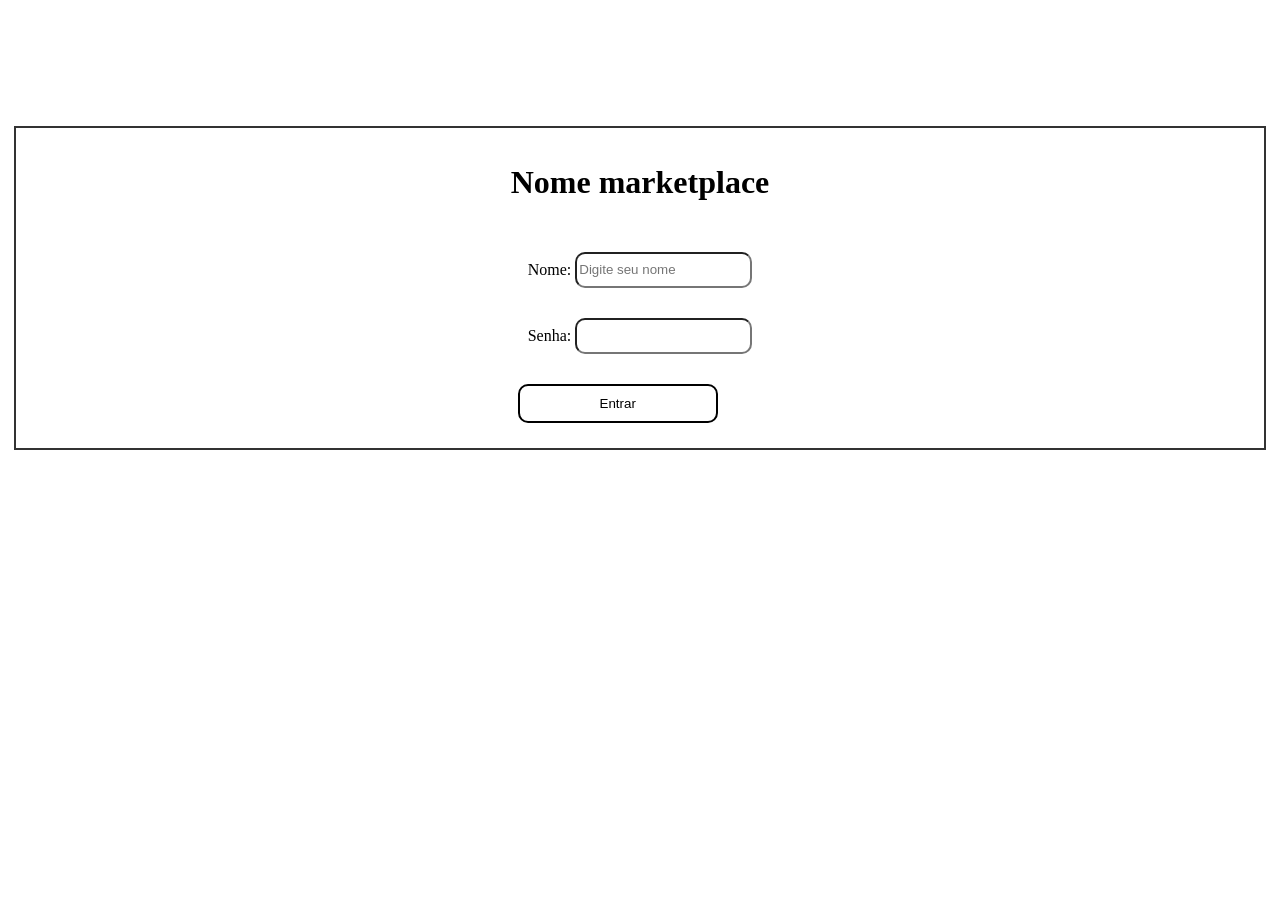
==== dashboard.html @ 9d15002c "Adicionando a base da base" ====
<!DOCTYPE html>
<html>
    <head>
        <meta charset="utf-8">
        <meta http-equiv="X-UA-Compatible" content="IE=edge">
        <title></title>
        <meta name="description" content="">
        <meta name="viewport" content="width=device-width, initial-scale=1">
        <link rel="stylesheet" href="css/styles.css">
    </head>
    <body>
        <div class="wrapper">
            <h1 class="box">Nome marketplace</h1>
            <form action="index.html" method="POST">
                <div class="box">
                    <label for="nome">Nome:</label>
                    <input type="text" id="nome" name="nome" placeholder="Digite seu nome" required>
                </div>

                <div class="box">
                    <label for="senha">Senha:</label>
                    <input type="password" id="senha" name="senha" required>
                </div>

                <button type="submit" class="box">Entrar</button>
            </form>
        </div>
    </body>
</html>
---- css/styles.css ----
p {
    border: 0.1rem solid rgb(102, 120, 155);
}

h1 {
    
}

.wrapper {
    display: grid;
    place-items: center; /* Centers both horizontally and vertically */
    min-height: 300px;
    max-height: 600px;
    padding: 10px;
    border: 2px solid #333;
    max-width: 96vw; /* Limits the width to 96% of the width of the viewport */
    margin: 10% auto;
}

.box {
    margin: 10px;
    padding: 10px;
}

button, a {
    padding: 4px;
    cursor: pointer;
    background-color: white;
    color: black;
    border: 2px solid black;
    border-radius: 10px;
    min-width: 200px;
    text-decoration: none;
}

button:hover, a:hover {
    transition: background-color 0.4s ease; 
    background-color: #e6ebec;
}

button:focus, a:focus {
    transition: background-color 0.4s ease; 
    background-color: #e6ebec;
}

input {
    background-color: white;
    color: black;
    min-height: 30px;
    border-radius: 10px;
}

input:focus {
    transition: background-color 0.4s ease; 
    background-color: #dce5e7
}

input:hover {
    transition: background-color 0.4s ease; 
    background-color: #dce5e7
}

input:focus {
    transition: background-color 0.4s ease; 
    background-color: #dce5e7
}
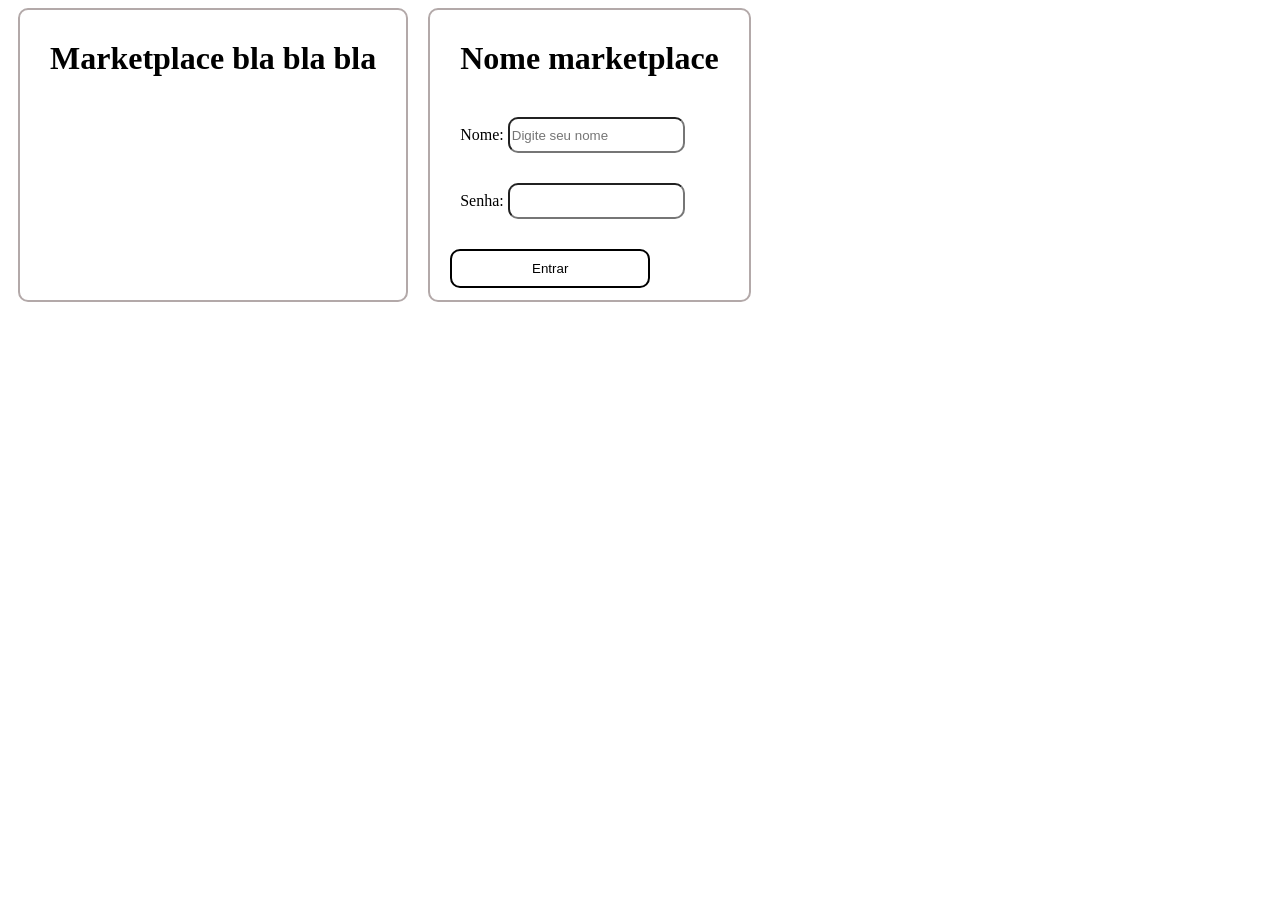
==== commit 55701d94: "." ====
--- a/dashboard.html
+++ b/dashboard.html
@@ -9,21 +9,26 @@
         <link rel="stylesheet" href="css/styles.css">
     </head>
     <body>
-        <div class="wrapper">
-            <h1 class="box">Nome marketplace</h1>
-            <form action="index.html" method="POST">
-                <div class="box">
-                    <label for="nome">Nome:</label>
-                    <input type="text" id="nome" name="nome" placeholder="Digite seu nome" required>
-                </div>
+        <div class="deeper-wrapper">
+            <div class="wrapper">
+                <h1 class="box">Marketplace bla bla bla</h1>
+            </div>
+            <div class="wrapper">
+                <h1 class="box">Nome marketplace</h1>
+                <form action="index.html" method="POST">
+                    <div class="box">
+                        <label for="nome">Nome:</label>
+                        <input type="text" id="nome" name="nome" placeholder="Digite seu nome" required>
+                    </div>
 
-                <div class="box">
-                    <label for="senha">Senha:</label>
-                    <input type="password" id="senha" name="senha" required>
-                </div>
+                    <div class="box">
+                        <label for="senha">Senha:</label>
+                        <input type="password" id="senha" name="senha" required>
+                    </div>
 
-                <button type="submit" class="box">Entrar</button>
-            </form>
+                    <button type="submit" class="box">Entrar</button>
+                </form>
+            </div>
         </div>
     </body>
 </html>
--- a/css/styles.css
+++ b/css/styles.css
@@ -6,15 +6,21 @@
     
 }
 
+.deeper-wrapper {
+    display: inline-flex;
+    justify-content: center; /* Centers the wrapper horizontally */
+    min-height: 50vh; /* Ensures it takes up the full viewport height */
+}
+
 .wrapper {
     display: grid;
-    place-items: center; /* Centers both horizontally and vertically */
-    min-height: 300px;
-    max-height: 600px;
+    min-height: 10vh;
+    max-height: 30vh;
     padding: 10px;
-    border: 2px solid #333;
-    max-width: 96vw; /* Limits the width to 96% of the width of the viewport */
-    margin: 10% auto;
+    border: 2px solid #b3a9a9;
+    border-radius: 10px;   
+    max-width: 50vw; /* Limits the width to 96% of the width of the viewport */
+    margin: 0 10px;
 }
 
 .box {
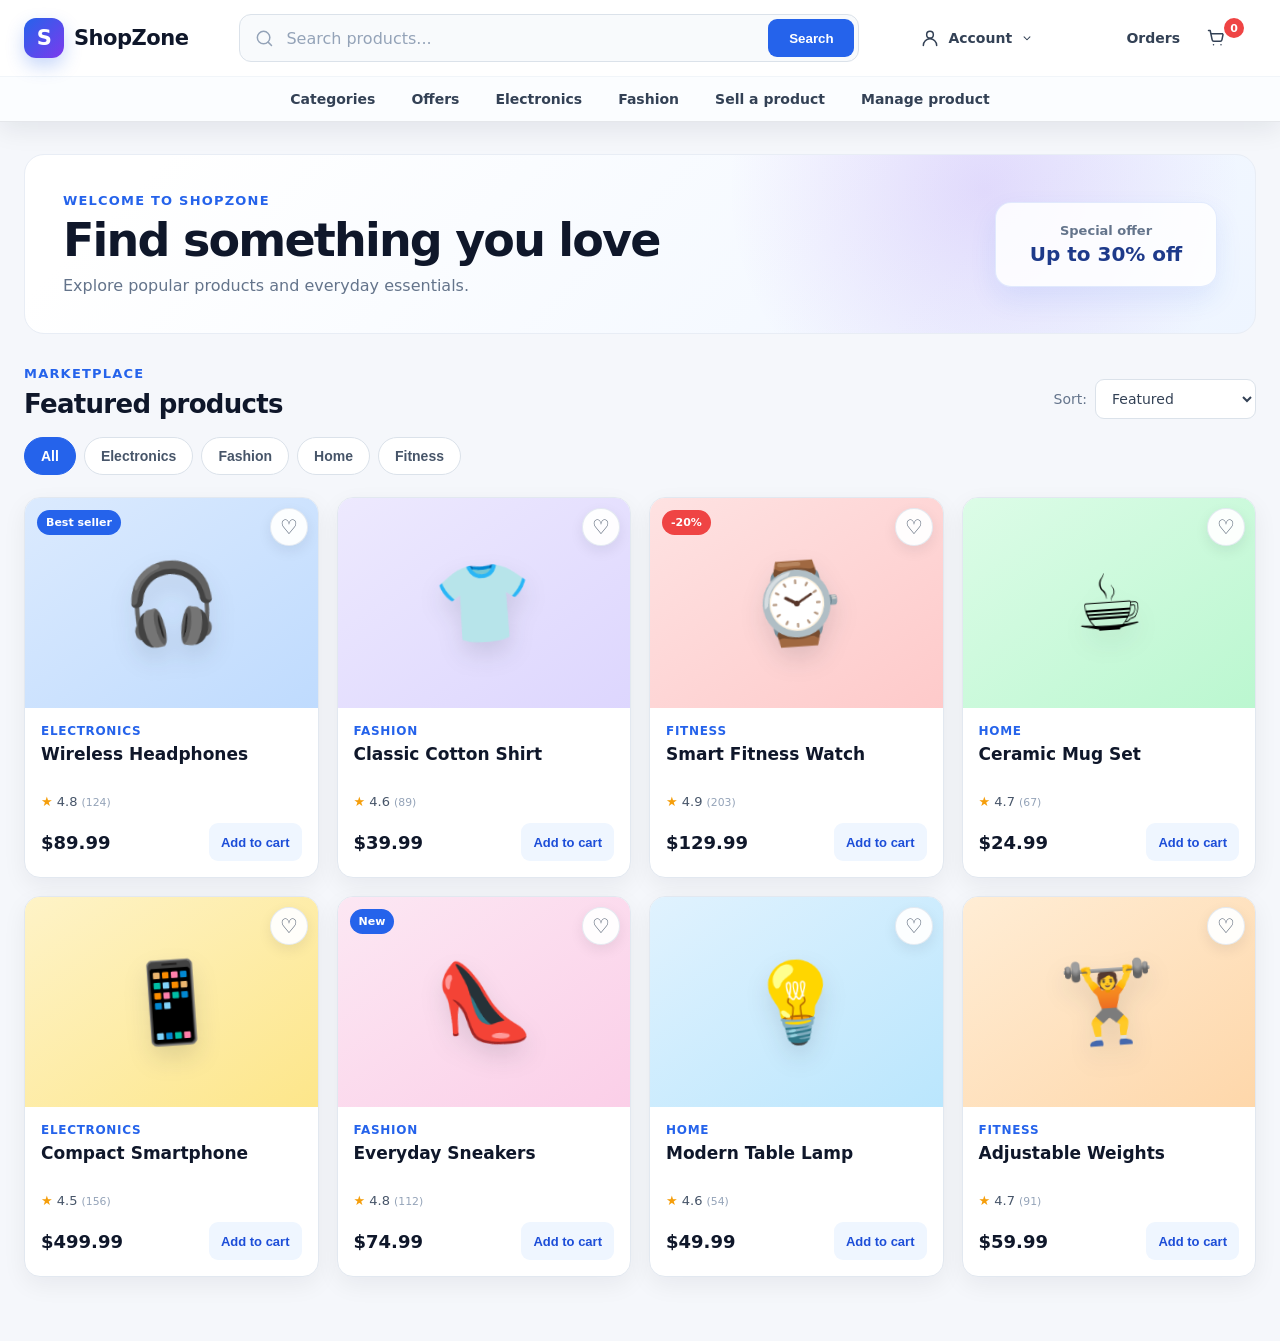
==== commit 8e2c7a40: "Adicionado layout para todas as paginas previstas" ====
--- a/dashboard.html
+++ b/dashboard.html
@@ -1,34 +1,246 @@
 <!DOCTYPE html>
-<html>
-    <head>
-        <meta charset="utf-8">
-        <meta http-equiv="X-UA-Compatible" content="IE=edge">
-        <title></title>
-        <meta name="description" content="">
-        <meta name="viewport" content="width=device-width, initial-scale=1">
-        <link rel="stylesheet" href="css/styles.css">
-    </head>
-    <body>
-        <div class="deeper-wrapper">
-            <div class="wrapper">
-                <h1 class="box">Marketplace bla bla bla</h1>
-            </div>
-            <div class="wrapper">
-                <h1 class="box">Nome marketplace</h1>
-                <form action="index.html" method="POST">
-                    <div class="box">
-                        <label for="nome">Nome:</label>
-                        <input type="text" id="nome" name="nome" placeholder="Digite seu nome" required>
-                    </div>
-
-                    <div class="box">
-                        <label for="senha">Senha:</label>
-                        <input type="password" id="senha" name="senha" required>
-                    </div>
-
-                    <button type="submit" class="box">Entrar</button>
-                </form>
-            </div>
-        </div>
-    </body>
+<html lang="en">
+<head>
+    <meta charset="UTF-8">
+    <meta name="viewport" content="width=device-width, initial-scale=1.0">
+    <title>Products | ShopZone</title>
+    <link rel="stylesheet" href="css/styles.css">
+</head>
+<body class="store-page">
+    <div id="header-placeholder"></div>
+
+    <main class="store-main">
+        <section class="store-hero" aria-labelledby="store-title">
+            <div>
+                <p class="store-eyebrow">Welcome to ShopZone</p>
+                <h1 id="store-title">Find something you love</h1>
+                <p>Explore popular products and everyday essentials.</p>
+            </div>
+            <div class="store-offer">
+                <span>Special offer</span>
+                <strong>Up to 30% off</strong>
+            </div>
+        </section>
+
+        <section class="catalog" aria-labelledby="catalog-title">
+            <div class="catalog-heading">
+                <div>
+                    <p class="catalog-eyebrow">Marketplace</p>
+                    <h2 id="catalog-title">Featured products</h2>
+                </div>
+                <label class="sort-control">
+                    <span>Sort:</span>
+                    <select aria-label="Sort products">
+                        <option>Featured</option>
+                        <option>Lowest price</option>
+                        <option>Highest price</option>
+                        <option>Newest</option>
+                    </select>
+                </label>
+            </div>
+
+            <div class="filter-row" aria-label="Product filters">
+                <button class="filter-chip active" type="button" data-category="all">All</button>
+                <button class="filter-chip" type="button" data-category="electronics">Electronics</button>
+                <button class="filter-chip" type="button" data-category="fashion">Fashion</button>
+                <button class="filter-chip" type="button" data-category="home">Home</button>
+                <button class="filter-chip" type="button" data-category="fitness">Fitness</button>
+            </div>
+
+            <div class="product-grid">
+                <article class="product-card" data-category="electronics">
+                    <div class="product-image product-image-blue">
+                        <span class="product-badge">Best seller</span>
+                        <span class="product-emoji" aria-hidden="true">&#127911;</span>
+                        <button class="favorite-button" type="button" aria-label="Add Wireless Headphones to favorites">&#9825;</button>
+                    </div>
+                    <div class="product-content">
+                        <p class="product-category">Electronics</p>
+                        <h3>Wireless Headphones</h3>
+                        <div class="product-rating"><span>★</span> 4.8 <small>(124)</small></div>
+                        <div class="product-footer">
+                            <strong>$89.99</strong>
+                            <button class="add-cart" type="button">Add to cart</button>
+                        </div>
+                    </div>
+                </article>
+
+                <article class="product-card" data-category="fashion">
+                    <div class="product-image product-image-purple">
+                        <span class="product-emoji" aria-hidden="true">&#128085;</span>
+                        <button class="favorite-button" type="button" aria-label="Add Classic Shirt to favorites">&#9825;</button>
+                    </div>
+                    <div class="product-content">
+                        <p class="product-category">Fashion</p>
+                        <h3>Classic Cotton Shirt</h3>
+                        <div class="product-rating"><span>★</span> 4.6 <small>(89)</small></div>
+                        <div class="product-footer">
+                            <strong>$39.99</strong>
+                            <button class="add-cart" type="button">Add to cart</button>
+                        </div>
+                    </div>
+                </article>
+
+                <article class="product-card" data-category="fitness">
+                    <div class="product-image product-image-coral">
+                        <span class="product-badge product-badge-sale">-20%</span>
+                        <span class="product-emoji" aria-hidden="true">&#8986;</span>
+                        <button class="favorite-button" type="button" aria-label="Add Fitness Watch to favorites">&#9825;</button>
+                    </div>
+                    <div class="product-content">
+                        <p class="product-category">Fitness</p>
+                        <h3>Smart Fitness Watch</h3>
+                        <div class="product-rating"><span>★</span> 4.9 <small>(203)</small></div>
+                        <div class="product-footer">
+                            <strong>$129.99</strong>
+                            <button class="add-cart" type="button">Add to cart</button>
+                        </div>
+                    </div>
+                </article>
+
+                <article class="product-card" data-category="home">
+                    <div class="product-image product-image-green">
+                        <span class="product-emoji" aria-hidden="true">&#9749;</span>
+                        <button class="favorite-button" type="button" aria-label="Add Ceramic Mug Set to favorites">&#9825;</button>
+                    </div>
+                    <div class="product-content">
+                        <p class="product-category">Home</p>
+                        <h3>Ceramic Mug Set</h3>
+                        <div class="product-rating"><span>★</span> 4.7 <small>(67)</small></div>
+                        <div class="product-footer">
+                            <strong>$24.99</strong>
+                            <button class="add-cart" type="button">Add to cart</button>
+                        </div>
+                    </div>
+                </article>
+
+                <article class="product-card" data-category="electronics">
+                    <div class="product-image product-image-yellow">
+                        <span class="product-emoji" aria-hidden="true">&#128241;</span>
+                        <button class="favorite-button" type="button" aria-label="Add Compact Smartphone to favorites">&#9825;</button>
+                    </div>
+                    <div class="product-content">
+                        <p class="product-category">Electronics</p>
+                        <h3>Compact Smartphone</h3>
+                        <div class="product-rating"><span>★</span> 4.5 <small>(156)</small></div>
+                        <div class="product-footer">
+                            <strong>$499.99</strong>
+                            <button class="add-cart" type="button">Add to cart</button>
+                        </div>
+                    </div>
+                </article>
+
+                <article class="product-card" data-category="fashion">
+                    <div class="product-image product-image-pink">
+                        <span class="product-badge">New</span>
+                        <span class="product-emoji" aria-hidden="true">&#128096;</span>
+                        <button class="favorite-button" type="button" aria-label="Add Everyday Sneakers to favorites">&#9825;</button>
+                    </div>
+                    <div class="product-content">
+                        <p class="product-category">Fashion</p>
+                        <h3>Everyday Sneakers</h3>
+                        <div class="product-rating"><span>★</span> 4.8 <small>(112)</small></div>
+                        <div class="product-footer">
+                            <strong>$74.99</strong>
+                            <button class="add-cart" type="button">Add to cart</button>
+                        </div>
+                    </div>
+                </article>
+
+                <article class="product-card" data-category="home">
+                    <div class="product-image product-image-sky">
+                        <span class="product-emoji" aria-hidden="true">&#128161;</span>
+                        <button class="favorite-button" type="button" aria-label="Add Table Lamp to favorites">&#9825;</button>
+                    </div>
+                    <div class="product-content">
+                        <p class="product-category">Home</p>
+                        <h3>Modern Table Lamp</h3>
+                        <div class="product-rating"><span>★</span> 4.6 <small>(54)</small></div>
+                        <div class="product-footer">
+                            <strong>$49.99</strong>
+                            <button class="add-cart" type="button">Add to cart</button>
+                        </div>
+                    </div>
+                </article>
+
+                <article class="product-card" data-category="fitness">
+                    <div class="product-image product-image-orange">
+                        <span class="product-emoji" aria-hidden="true">&#127947;</span>
+                        <button class="favorite-button" type="button" aria-label="Add Training Weights to favorites">&#9825;</button>
+                    </div>
+                    <div class="product-content">
+                        <p class="product-category">Fitness</p>
+                        <h3>Adjustable Weights</h3>
+                        <div class="product-rating"><span>★</span> 4.7 <small>(91)</small></div>
+                        <div class="product-footer">
+                            <strong>$59.99</strong>
+                            <button class="add-cart" type="button">Add to cart</button>
+                        </div>
+                    </div>
+                </article>
+            </div>
+        </section>
+    </main>
+
+    <script src="JS/load-header.js"></script>
+    <script>
+        const filterButtons = document.querySelectorAll('.filter-chip');
+        const productCards = document.querySelectorAll('.product-card');
+        const cartCount = document.querySelector('.cart-count');
+
+        filterButtons.forEach(function (button) {
+            button.addEventListener('click', function () {
+                filterButtons.forEach(function (item) {
+                    item.classList.remove('active');
+                });
+                button.classList.add('active');
+
+                const category = button.dataset.category;
+                productCards.forEach(function (card) {
+                    card.classList.toggle('hidden', category !== 'all' && card.dataset.category !== category);
+                });
+            });
+        });
+
+        document.querySelectorAll('.favorite-button').forEach(function (button) {
+            button.addEventListener('click', function () {
+                const active = button.classList.toggle('active');
+                button.innerHTML = active ? '&#9829;' : '&#9825;';
+            });
+        });
+
+        let cartItems = 0;
+        document.querySelectorAll('.add-cart').forEach(function (button) {
+            button.addEventListener('click', function () {
+                cartItems += 1;
+                const headerCartCount = document.querySelector('.cart-count');
+                if (headerCartCount) {
+                    headerCartCount.textContent = cartItems;
+                }
+                button.textContent = 'Added';
+                window.setTimeout(function () {
+                    button.textContent = 'Add to cart';
+                }, 900);
+            });
+        });
+
+        document.addEventListener('input', function (event) {
+            if (!event.target.matches('.search input')) {
+                return;
+            }
+
+            const query = event.target.value.trim().toLowerCase();
+            productCards.forEach(function (card) {
+                const title = card.querySelector('h3').textContent.toLowerCase();
+                card.classList.toggle('hidden', query.length > 0 && !title.includes(query));
+            });
+        });
+
+        document.addEventListener('submit', function (event) {
+            if (event.target.matches('.search')) {
+                event.preventDefault();
+            }
+        });
+    </script>
+</body>
 </html>
--- a/css/styles.css
+++ b/css/styles.css
@@ -1,3 +1,11 @@
+html {
+    background-color: #d0cece;
+}
+
+body {
+    margin: 0;
+}
+
 p {
     border: 0.1rem solid rgb(102, 120, 155);
 }
@@ -7,7 +15,7 @@
 }
 
 .deeper-wrapper {
-    display: inline-flex;
+    display: flex;
     justify-content: center; /* Centers the wrapper horizontally */
     min-height: 50vh; /* Ensures it takes up the full viewport height */
 }
@@ -18,7 +26,8 @@
     max-height: 30vh;
     padding: 10px;
     border: 2px solid #b3a9a9;
-    border-radius: 10px;   
+    border-radius: 10px;
+    min-width: 20vw;
     max-width: 50vw; /* Limits the width to 96% of the width of the viewport */
     margin: 0 10px;
 }
@@ -61,6 +70,3063 @@
     background-color: #dce5e7
 }
 
+.checkout-page {
+    min-height: 100vh;
+    background: #f5f7fb;
+    font-family: Inter, system-ui, -apple-system, "Segoe UI", sans-serif;
+    color: #334155;
+}
+
+.checkout-page p {
+    border: 0;
+}
+
+.checkout-main {
+    width: min(1180px, calc(100% - 48px));
+    margin: 0 auto;
+    padding: 28px 0 64px;
+}
+
+.checkout-breadcrumb {
+    display: flex;
+    align-items: center;
+    gap: 8px;
+    margin-bottom: 18px;
+    color: #94a3b8;
+    font-size: 13px;
+}
+
+.checkout-breadcrumb a {
+    min-width: 0;
+    padding: 0;
+    border: 0;
+    background: transparent;
+    color: #64748b;
+    text-decoration: none;
+}
+
+.checkout-breadcrumb a:hover {
+    color: #2563eb;
+}
+
+.checkout-heading {
+    display: flex;
+    align-items: end;
+    justify-content: space-between;
+    gap: 24px;
+    margin-bottom: 22px;
+}
+
+.checkout-eyebrow {
+    margin: 0 0 7px;
+    color: #2563eb;
+    font-size: 12px;
+    font-weight: 800;
+    text-transform: uppercase;
+    letter-spacing: 1.1px;
+}
+
+.checkout-heading h1 {
+    margin: 0;
+    color: #0f172a;
+    font-size: clamp(30px, 4vw, 42px);
+    line-height: 1.1;
+    letter-spacing: -1.4px;
+}
+
+.checkout-progress {
+    display: flex;
+    align-items: center;
+    gap: 6px;
+    color: #94a3b8;
+    font-size: 12px;
+    font-weight: 800;
+}
+
+.checkout-progress span {
+    padding: 8px 10px;
+    border-radius: 999px;
+}
+
+.checkout-progress .active {
+    background: #eff6ff;
+    color: #2563eb;
+}
+
+.checkout-layout {
+    display: grid;
+    grid-template-columns: minmax(0, 1fr) 340px;
+    align-items: start;
+    gap: 18px;
+}
+
+.checkout-form-column {
+    display: grid;
+    gap: 12px;
+}
+
+.checkout-panel,
+.checkout-summary {
+    border: 1px solid #e2e8f0;
+    border-radius: 16px;
+    background: #ffffff;
+    box-shadow: 0 8px 24px rgba(15, 23, 42, 0.05);
+}
+
+.checkout-panel {
+    padding: 22px;
+}
+
+.checkout-panel-heading {
+    display: flex;
+    align-items: flex-start;
+    gap: 12px;
+    margin-bottom: 18px;
+}
+
+.checkout-step {
+    width: 34px;
+    height: 34px;
+    display: grid;
+    flex: 0 0 auto;
+    place-items: center;
+    border-radius: 10px;
+    background: #eff6ff;
+    color: #2563eb;
+    font-size: 13px;
+    font-weight: 850;
+}
+
+.checkout-panel-heading h2 {
+    margin: 0 0 3px;
+    color: #0f172a;
+    font-size: 18px;
+    letter-spacing: -0.3px;
+}
+
+.checkout-panel-heading p {
+    margin: 0;
+    color: #94a3b8;
+    font-size: 13px;
+}
+
+.checkout-fields {
+    display: grid;
+    grid-template-columns: 1fr 1fr;
+    gap: 14px;
+}
+
+.checkout-field {
+    display: grid;
+    gap: 7px;
+}
+
+.checkout-field.full-width {
+    grid-column: 1 / -1;
+}
+
+.checkout-field label {
+    color: #334155;
+    font-size: 12px;
+    font-weight: 800;
+}
+
+.checkout-field input,
+.checkout-field select,
+.checkout-page .checkout-field input,
+.checkout-page .checkout-field select {
+    width: 100%;
+    min-height: 44px;
+    padding: 0 12px;
+    box-sizing: border-box;
+    border: 1px solid #dbe2ea;
+    border-radius: 9px;
+    outline: none;
+    background: #f8fafc;
+    color: #0f172a;
+    font: inherit;
+    font-size: 13px;
+}
+
+.checkout-field input:focus,
+.checkout-field select:focus,
+.checkout-page .checkout-field input:focus,
+.checkout-page .checkout-field select:focus {
+    border-color: #2563eb;
+    background: #ffffff;
+    box-shadow: 0 0 0 4px rgba(37, 99, 235, 0.1);
+}
+
+.checkout-field input::placeholder {
+    color: #94a3b8;
+}
+
+.payment-options {
+    display: grid;
+    grid-template-columns: 1fr 1fr;
+    gap: 10px;
+    margin-bottom: 16px;
+}
+
+.payment-option {
+    min-height: 54px;
+    display: grid;
+    grid-template-columns: 18px 1fr auto;
+    align-items: center;
+    gap: 9px;
+    padding: 8px 12px;
+    border: 1px solid #dbe2ea;
+    border-radius: 10px;
+    background: #f8fafc;
+    cursor: pointer;
+}
+
+.payment-option.selected {
+    border-color: #2563eb;
+    background: #eff6ff;
+}
+
+.payment-option input {
+    position: absolute;
+    opacity: 0;
+}
+
+.payment-radio {
+    width: 16px;
+    height: 16px;
+    border: 1px solid #94a3b8;
+    border-radius: 50%;
+    background: #ffffff;
+}
+
+.payment-option.selected .payment-radio {
+    border: 4px solid #2563eb;
+}
+
+.payment-name {
+    color: #334155;
+    font-size: 13px;
+    font-weight: 800;
+}
+
+.payment-cards {
+    color: #64748b;
+    font-size: 11px;
+    font-weight: 800;
+}
+
+.checkout-summary {
+    position: sticky;
+    top: 150px;
+    padding: 22px;
+}
+
+.checkout-summary h2 {
+    margin: 0 0 16px;
+    color: #0f172a;
+    font-size: 20px;
+}
+
+.checkout-products {
+    display: grid;
+    gap: 11px;
+    padding-bottom: 16px;
+    border-bottom: 1px solid #eef2f7;
+}
+
+.checkout-product {
+    display: grid;
+    grid-template-columns: 54px 1fr auto;
+    align-items: center;
+    gap: 10px;
+}
+
+.checkout-product-image {
+    width: 54px;
+    height: 54px;
+    position: relative;
+}
+
+.checkout-product-image img {
+    width: 54px;
+    height: 54px;
+    display: block;
+    border-radius: 9px;
+    object-fit: cover;
+}
+
+.checkout-product-image span {
+    width: 18px;
+    height: 18px;
+    position: absolute;
+    top: -5px;
+    right: -5px;
+    display: grid;
+    place-items: center;
+    border: 2px solid #ffffff;
+    border-radius: 50%;
+    background: #64748b;
+    color: #ffffff;
+    font-size: 9px;
+    font-weight: 800;
+}
+
+.checkout-product > div:nth-child(2) {
+    min-width: 0;
+    display: grid;
+    gap: 3px;
+}
+
+.checkout-product strong {
+    overflow: hidden;
+    color: #334155;
+    font-size: 12px;
+    text-overflow: ellipsis;
+    white-space: nowrap;
+}
+
+.checkout-product small {
+    color: #94a3b8;
+    font-size: 10px;
+}
+
+.checkout-product b {
+    color: #0f172a;
+    font-size: 12px;
+}
+
+.checkout-totals {
+    display: grid;
+    gap: 9px;
+    margin: 16px 0;
+}
+
+.checkout-totals div {
+    display: flex;
+    align-items: center;
+    justify-content: space-between;
+    color: #64748b;
+    font-size: 13px;
+}
+
+.checkout-totals dt,
+.checkout-totals dd {
+    margin: 0;
+}
+
+.checkout-totals dd {
+    color: #334155;
+    font-weight: 700;
+}
+
+.checkout-totals .checkout-total {
+    margin-top: 3px;
+    padding-top: 12px;
+    border-top: 1px solid #e2e8f0;
+    color: #0f172a;
+    font-size: 17px;
+    font-weight: 850;
+}
+
+.checkout-totals .checkout-total dd {
+    color: #0f172a;
+    font-size: 19px;
+}
+
+.place-order-button,
+.checkout-page .place-order-button {
+    width: 100%;
+    min-height: 48px;
+    padding: 0 16px;
+    border: 0;
+    border-radius: 10px;
+    background: #2563eb;
+    color: #ffffff;
+    font: inherit;
+    font-size: 14px;
+    font-weight: 800;
+    box-shadow: 0 9px 20px rgba(37, 99, 235, 0.18);
+}
+
+.place-order-button:hover,
+.checkout-page .place-order-button:hover {
+    background: #1d4ed8;
+}
+
+.back-to-cart,
+.checkout-page .back-to-cart {
+    min-width: 0;
+    min-height: 38px;
+    display: flex;
+    align-items: center;
+    justify-content: center;
+    margin-top: 8px;
+    padding: 0;
+    border: 0;
+    background: transparent;
+    color: #2563eb;
+    font-size: 13px;
+    font-weight: 800;
+    text-decoration: none;
+}
+
+.back-to-cart:hover,
+.checkout-page .back-to-cart:hover {
+    background: transparent;
+    text-decoration: underline;
+}
+
+.checkout-summary .checkout-security {
+    display: flex;
+    align-items: center;
+    gap: 9px;
+    margin-top: 12px;
+    padding-top: 14px;
+    border-top: 1px solid #eef2f7;
+}
+
+.checkout-summary .checkout-security > span {
+    color: #16a34a;
+}
+
+.checkout-summary .checkout-security p {
+    display: grid;
+    gap: 2px;
+    margin: 0;
+}
+
+.checkout-summary .checkout-security strong {
+    color: #475569;
+    font-size: 12px;
+}
+
+.checkout-summary .checkout-security small {
+    color: #94a3b8;
+    font-size: 10px;
+}
+
+@media (max-width: 900px) {
+    .checkout-layout {
+        grid-template-columns: 1fr;
+    }
+
+    .checkout-summary {
+        position: static;
+    }
+}
+
+@media (max-width: 620px) {
+    .checkout-main {
+        width: min(100% - 28px, 1180px);
+        padding-top: 20px;
+    }
+
+    .checkout-heading {
+        align-items: start;
+        flex-direction: column;
+    }
+
+    .checkout-progress {
+        width: 100%;
+        overflow-x: auto;
+    }
+
+    .checkout-fields,
+    .payment-options {
+        grid-template-columns: 1fr;
+    }
+
+    .checkout-field.full-width {
+        grid-column: auto;
+    }
+}
+
+@media (max-width: 420px) {
+    .checkout-main {
+        width: min(100% - 20px, 1180px);
+    }
+
+    .checkout-panel,
+    .checkout-summary {
+        padding: 18px;
+    }
+
+    .checkout-progress span {
+        flex: 0 0 auto;
+    }
+}
+
+.cart-page {
+    min-height: 100vh;
+    background: #f5f7fb;
+    font-family: Inter, system-ui, -apple-system, "Segoe UI", sans-serif;
+    color: #334155;
+}
+
+.cart-page p {
+    border: 0;
+}
+
+.cart-main {
+    width: min(1180px, calc(100% - 48px));
+    margin: 0 auto;
+    padding: 28px 0 64px;
+}
+
+.cart-breadcrumb {
+    display: flex;
+    align-items: center;
+    gap: 8px;
+    margin-bottom: 18px;
+    color: #94a3b8;
+    font-size: 13px;
+}
+
+.cart-breadcrumb a {
+    min-width: 0;
+    padding: 0;
+    border: 0;
+    background: transparent;
+    color: #64748b;
+    text-decoration: none;
+}
+
+.cart-breadcrumb a:hover {
+    color: #2563eb;
+}
+
+.cart-heading {
+    display: flex;
+    align-items: end;
+    justify-content: space-between;
+    gap: 20px;
+    margin-bottom: 22px;
+}
+
+.cart-eyebrow {
+    margin: 0 0 7px;
+    color: #2563eb;
+    font-size: 12px;
+    font-weight: 800;
+    text-transform: uppercase;
+    letter-spacing: 1.1px;
+}
+
+.cart-heading h1 {
+    margin: 0;
+    color: #0f172a;
+    font-size: clamp(30px, 4vw, 42px);
+    line-height: 1.1;
+    letter-spacing: -1.4px;
+}
+
+.cart-item-total {
+    color: #64748b;
+    font-size: 14px;
+    font-weight: 700;
+}
+
+.cart-layout {
+    display: grid;
+    grid-template-columns: minmax(0, 1fr) 340px;
+    align-items: start;
+    gap: 18px;
+}
+
+.cart-items {
+    display: grid;
+    gap: 12px;
+}
+
+.cart-item {
+    min-width: 0;
+    display: grid;
+    grid-template-columns: 150px minmax(0, 1fr) 145px;
+    align-items: center;
+    gap: 18px;
+    padding: 14px;
+    border: 1px solid #e2e8f0;
+    border-radius: 16px;
+    background: #ffffff;
+    box-shadow: 0 8px 24px rgba(15, 23, 42, 0.05);
+}
+
+.cart-product-image,
+.cart-page .cart-product-image {
+    width: 150px;
+    height: 130px;
+    min-width: 150px;
+    display: grid;
+    place-items: center;
+    overflow: hidden;
+    border: 0;
+    border-radius: 12px;
+    background: #e8eef7;
+}
+
+.cart-product-image img {
+    width: 100%;
+    height: 100%;
+    display: block;
+    object-fit: cover;
+}
+
+.cart-image-blue { background: #dbeafe; }
+.cart-image-purple { background: #ede9fe; }
+.cart-image-green { background: #dcfce7; }
+
+.cart-item-details {
+    min-width: 0;
+}
+
+.cart-product-category {
+    margin: 0 0 5px;
+    color: #2563eb;
+    font-size: 11px;
+    font-weight: 800;
+    text-transform: uppercase;
+    letter-spacing: 0.7px;
+}
+
+.cart-item-details h2 {
+    margin: 0 0 7px;
+    font-size: 17px;
+    line-height: 1.35;
+}
+
+.cart-item-details h2 a,
+.cart-page .cart-item-details h2 a {
+    min-width: 0;
+    padding: 0;
+    border: 0;
+    background: transparent;
+    color: #0f172a;
+    text-decoration: none;
+}
+
+.cart-item-details h2 a:hover {
+    color: #2563eb;
+}
+
+.cart-product-meta {
+    margin: 0 0 12px;
+    color: #94a3b8;
+    font-size: 12px;
+}
+
+.cart-product-meta span {
+    margin: 0 4px;
+}
+
+.cart-remove,
+.cart-page .cart-remove {
+    min-width: auto;
+    min-height: 28px;
+    padding: 0;
+    border: 0;
+    background: transparent;
+    color: #64748b;
+    font-size: 12px;
+    font-weight: 700;
+    text-decoration: underline;
+}
+
+.cart-remove:hover,
+.cart-page .cart-remove:hover {
+    background: transparent;
+    color: #dc2626;
+}
+
+.cart-item-actions {
+    display: grid;
+    justify-items: end;
+    gap: 14px;
+}
+
+.cart-line-price {
+    color: #0f172a;
+    font-size: 17px;
+}
+
+.cart-quantity {
+    height: 40px;
+    display: grid;
+    grid-template-columns: 34px 46px 34px;
+    align-items: center;
+    border: 1px solid #dbe2ea;
+    border-radius: 9px;
+    background: #ffffff;
+}
+
+.cart-quantity button,
+.cart-page .cart-quantity button {
+    min-width: 34px;
+    height: 38px;
+    padding: 0;
+    border: 0;
+    background: transparent;
+    color: #475569;
+    font-size: 16px;
+}
+
+.cart-quantity input,
+.cart-page .cart-quantity input {
+    width: 46px;
+    min-height: 38px;
+    padding: 0;
+    border: 0;
+    border-radius: 0;
+    outline: none;
+    background: transparent;
+    color: #0f172a;
+    text-align: center;
+    font: inherit;
+    font-weight: 800;
+    -moz-appearance: textfield;
+}
+
+.cart-quantity input::-webkit-inner-spin-button,
+.cart-quantity input::-webkit-outer-spin-button {
+    margin: 0;
+    -webkit-appearance: none;
+}
+
+.cart-summary {
+    position: sticky;
+    top: 150px;
+    padding: 22px;
+    border: 1px solid #e2e8f0;
+    border-radius: 16px;
+    background: #ffffff;
+    box-shadow: 0 10px 28px rgba(15, 23, 42, 0.07);
+}
+
+.cart-summary h2 {
+    margin: 0 0 18px;
+    color: #0f172a;
+    font-size: 20px;
+    letter-spacing: -0.4px;
+}
+
+.promo-field {
+    display: grid;
+    gap: 7px;
+    margin-bottom: 18px;
+}
+
+.promo-field label {
+    color: #475569;
+    font-size: 12px;
+    font-weight: 800;
+}
+
+.promo-field > div {
+    display: grid;
+    grid-template-columns: 1fr auto;
+    gap: 7px;
+}
+
+.promo-field input,
+.cart-page .promo-field input {
+    width: 100%;
+    min-width: 0;
+    min-height: 40px;
+    padding: 0 10px;
+    box-sizing: border-box;
+    border: 1px solid #dbe2ea;
+    border-radius: 9px;
+    outline: none;
+    background: #f8fafc;
+    color: #0f172a;
+    font: inherit;
+    font-size: 13px;
+}
+
+.promo-field input:focus,
+.cart-page .promo-field input:focus {
+    border-color: #2563eb;
+    background: #ffffff;
+    box-shadow: 0 0 0 3px rgba(37, 99, 235, 0.09);
+}
+
+.promo-button,
+.cart-page .promo-button {
+    min-width: auto;
+    min-height: 40px;
+    padding: 0 11px;
+    border: 1px solid #dbe2ea;
+    border-radius: 9px;
+    background: #ffffff;
+    color: #334155;
+    font-size: 12px;
+    font-weight: 800;
+}
+
+.promo-button:hover,
+.cart-page .promo-button:hover {
+    background: #eff6ff;
+    color: #1d4ed8;
+}
+
+.promo-message {
+    min-height: 14px;
+    margin: 0;
+    font-size: 11px;
+}
+
+.promo-message.success { color: #16a34a; }
+.promo-message.error { color: #dc2626; }
+
+.cart-totals {
+    display: grid;
+    gap: 10px;
+    margin: 0 0 18px;
+}
+
+.cart-totals div {
+    display: flex;
+    align-items: center;
+    justify-content: space-between;
+    color: #64748b;
+    font-size: 14px;
+}
+
+.cart-totals dt,
+.cart-totals dd {
+    margin: 0;
+}
+
+.cart-totals dd {
+    color: #334155;
+    font-weight: 700;
+}
+
+.cart-totals .cart-total {
+    margin-top: 4px;
+    padding-top: 14px;
+    border-top: 1px solid #e2e8f0;
+    color: #0f172a;
+    font-size: 18px;
+    font-weight: 850;
+}
+
+.cart-totals .cart-total dd {
+    color: #0f172a;
+    font-size: 20px;
+}
+
+.checkout-button,
+.cart-page .checkout-button {
+    width: 100%;
+    min-height: 48px;
+    padding: 0 16px;
+    border: 0;
+    border-radius: 10px;
+    background: #2563eb;
+    color: #ffffff;
+    font: inherit;
+    font-size: 14px;
+    font-weight: 800;
+    box-shadow: 0 9px 20px rgba(37, 99, 235, 0.18);
+}
+
+.checkout-button:hover,
+.cart-page .checkout-button:hover {
+    background: #1d4ed8;
+}
+
+.continue-shopping,
+.cart-page .continue-shopping {
+    min-width: 0;
+    min-height: 38px;
+    display: flex;
+    align-items: center;
+    justify-content: center;
+    margin-top: 8px;
+    padding: 0;
+    border: 0;
+    background: transparent;
+    color: #2563eb;
+    font-size: 13px;
+    font-weight: 800;
+    text-decoration: none;
+}
+
+.continue-shopping:hover,
+.cart-page .continue-shopping:hover {
+    background: transparent;
+    text-decoration: underline;
+}
+
+.checkout-security {
+    display: flex;
+    align-items: center;
+    gap: 9px;
+    margin-top: 12px;
+    padding-top: 14px;
+    border-top: 1px solid #eef2f7;
+}
+
+.checkout-security > span {
+    color: #16a34a;
+}
+
+.checkout-security p {
+    display: grid;
+    gap: 2px;
+    margin: 0;
+}
+
+.checkout-security strong {
+    color: #475569;
+    font-size: 12px;
+}
+
+.checkout-security small {
+    color: #94a3b8;
+    font-size: 10px;
+}
+
+.cart-empty {
+    min-height: 300px;
+    display: grid;
+    place-items: center;
+    align-content: center;
+    gap: 8px;
+    padding: 32px;
+    border: 1px solid #e2e8f0;
+    border-radius: 16px;
+    background: #ffffff;
+    text-align: center;
+}
+
+.cart-empty > span {
+    font-size: 52px;
+}
+
+.cart-empty h2 {
+    margin: 4px 0 0;
+    color: #0f172a;
+}
+
+.cart-empty p {
+    margin: 0 0 8px;
+    color: #64748b;
+}
+
+.cart-empty a,
+.cart-page .cart-empty a {
+    min-width: auto;
+    min-height: 42px;
+    display: inline-flex;
+    align-items: center;
+    padding: 0 16px;
+    border: 0;
+    background: #2563eb;
+    color: #ffffff;
+    font-size: 13px;
+    font-weight: 800;
+}
+
+@media (max-width: 900px) {
+    .cart-layout {
+        grid-template-columns: 1fr;
+    }
+
+    .cart-summary {
+        position: static;
+    }
+}
+
+@media (max-width: 680px) {
+    .cart-main {
+        width: min(100% - 28px, 1180px);
+        padding-top: 20px;
+    }
+
+    .cart-item {
+        grid-template-columns: 112px 1fr;
+        gap: 12px;
+    }
+
+    .cart-product-image,
+    .cart-page .cart-product-image {
+        width: 112px;
+        height: 112px;
+        min-width: 112px;
+    }
+
+    .cart-item-actions {
+        grid-column: 1 / -1;
+        grid-template-columns: 1fr auto;
+        align-items: center;
+        justify-items: start;
+        padding-top: 4px;
+    }
+
+    .cart-line-price {
+        justify-self: end;
+    }
+}
+
+@media (max-width: 420px) {
+    .cart-main {
+        width: min(100% - 20px, 1180px);
+    }
+
+    .cart-item {
+        grid-template-columns: 88px 1fr;
+        padding: 10px;
+    }
+
+    .cart-product-image,
+    .cart-page .cart-product-image {
+        width: 88px;
+        height: 88px;
+        min-width: 88px;
+    }
+
+    .cart-item-details h2 {
+        font-size: 15px;
+    }
+
+    .cart-product-meta {
+        line-height: 1.5;
+    }
+
+    .cart-summary {
+        padding: 18px;
+    }
+}
+
+.product-editor-page {
+    min-height: 100vh;
+    background: #f5f7fb;
+    font-family: Inter, system-ui, -apple-system, "Segoe UI", sans-serif;
+    color: #334155;
+}
+
+.product-editor-page p {
+    border: 0;
+}
+
+.product-editor-main {
+    width: min(1180px, calc(100% - 48px));
+    margin: 0 auto;
+    padding: 28px 0 64px;
+}
+
+.editor-breadcrumb {
+    display: flex;
+    align-items: center;
+    gap: 8px;
+    margin-bottom: 18px;
+    color: #94a3b8;
+    font-size: 13px;
+}
+
+.editor-breadcrumb a {
+    min-width: 0;
+    padding: 0;
+    border: 0;
+    background: transparent;
+    color: #64748b;
+    text-decoration: none;
+}
+
+.editor-breadcrumb a:hover {
+    color: #2563eb;
+}
+
+.editor-heading {
+    display: flex;
+    align-items: end;
+    justify-content: space-between;
+    gap: 20px;
+    margin-bottom: 22px;
+}
+
+.editor-eyebrow {
+    margin: 0 0 7px;
+    color: #2563eb;
+    font-size: 12px;
+    font-weight: 800;
+    text-transform: uppercase;
+    letter-spacing: 1.1px;
+}
+
+.editor-heading h1 {
+    margin: 0;
+    color: #0f172a;
+    font-size: clamp(30px, 4vw, 42px);
+    line-height: 1.1;
+    letter-spacing: -1.4px;
+}
+
+.editor-heading > div > p:last-child {
+    margin: 8px 0 0;
+    color: #64748b;
+}
+
+.editor-back-button,
+.editor-secondary-button,
+.product-editor-page .editor-back-button,
+.product-editor-page .editor-secondary-button {
+    min-width: auto;
+    min-height: 42px;
+    display: inline-flex;
+    align-items: center;
+    justify-content: center;
+    padding: 0 16px;
+    border: 1px solid #dbe2ea;
+    border-radius: 10px;
+    background: #ffffff;
+    color: #475569;
+    font-size: 14px;
+    font-weight: 800;
+    text-decoration: none;
+}
+
+.editor-back-button:hover,
+.editor-secondary-button:hover,
+.product-editor-page .editor-back-button:hover,
+.product-editor-page .editor-secondary-button:hover {
+    background: #f8fafc;
+    color: #1d4ed8;
+}
+
+.editor-layout {
+    display: grid;
+    grid-template-columns: minmax(0, 1.55fr) minmax(280px, 0.75fr);
+    gap: 18px;
+}
+
+.editor-panel {
+    padding: 24px;
+    border: 1px solid #e2e8f0;
+    border-radius: 16px;
+    background: #ffffff;
+    box-shadow: 0 8px 24px rgba(15, 23, 42, 0.05);
+}
+
+.editor-panel-heading {
+    display: flex;
+    align-items: flex-start;
+    gap: 12px;
+    margin-bottom: 22px;
+}
+
+.editor-step {
+    width: 34px;
+    height: 34px;
+    display: grid;
+    flex: 0 0 auto;
+    place-items: center;
+    border-radius: 10px;
+    background: #eff6ff;
+    color: #2563eb;
+    font-size: 13px;
+    font-weight: 850;
+}
+
+.editor-panel-heading h2 {
+    margin: 0 0 3px;
+    color: #0f172a;
+    font-size: 18px;
+    letter-spacing: -0.3px;
+}
+
+.editor-panel-heading p {
+    margin: 0;
+    color: #94a3b8;
+    font-size: 13px;
+}
+
+.product-fields {
+    display: grid;
+    grid-template-columns: 1fr 1fr;
+    gap: 18px;
+}
+
+.full-width {
+    grid-column: 1 / -1;
+}
+
+.product-field {
+    display: grid;
+    gap: 8px;
+}
+
+.product-field label {
+    color: #334155;
+    font-size: 13px;
+    font-weight: 800;
+}
+
+.product-field input,
+.product-field textarea,
+.product-field select,
+.product-editor-page .product-field input,
+.product-editor-page .product-field textarea,
+.product-editor-page .product-field select {
+    width: 100%;
+    min-height: 46px;
+    padding: 0 13px;
+    box-sizing: border-box;
+    border: 1px solid #dbe2ea;
+    border-radius: 10px;
+    outline: none;
+    background: #f8fafc;
+    color: #0f172a;
+    font: inherit;
+    font-size: 14px;
+    transition: border-color 0.2s ease, box-shadow 0.2s ease, background 0.2s ease;
+}
+
+.product-field textarea,
+.product-editor-page .product-field textarea {
+    min-height: 116px;
+    padding: 12px 13px;
+    resize: vertical;
+    line-height: 1.6;
+}
+
+.product-field input:focus,
+.product-field textarea:focus,
+.product-field select:focus,
+.product-editor-page .product-field input:focus,
+.product-editor-page .product-field textarea:focus,
+.product-editor-page .product-field select:focus {
+    border-color: #2563eb;
+    background: #ffffff;
+    box-shadow: 0 0 0 4px rgba(37, 99, 235, 0.1);
+}
+
+.product-field input::placeholder,
+.product-field textarea::placeholder {
+    color: #94a3b8;
+}
+
+.compact-fields {
+    grid-template-columns: 1fr 1fr;
+}
+
+.input-prefix {
+    display: grid;
+    grid-template-columns: 38px 1fr;
+    align-items: center;
+    border: 1px solid #dbe2ea;
+    border-radius: 10px;
+    background: #f8fafc;
+    overflow: hidden;
+}
+
+.input-prefix:focus-within {
+    border-color: #2563eb;
+    background: #ffffff;
+    box-shadow: 0 0 0 4px rgba(37, 99, 235, 0.1);
+}
+
+.input-prefix span {
+    display: grid;
+    height: 44px;
+    place-items: center;
+    border-right: 1px solid #e2e8f0;
+    color: #64748b;
+    font-weight: 800;
+}
+
+.input-prefix input,
+.product-editor-page .input-prefix input {
+    min-width: 0;
+    border: 0;
+    border-radius: 0;
+    background: transparent;
+    box-shadow: none;
+}
+
+.input-prefix input:focus {
+    box-shadow: none;
+}
+
+.editor-images {
+    grid-column: 1 / -1;
+}
+
+.image-picker {
+    display: grid;
+    grid-template-columns: repeat(6, minmax(0, 1fr));
+    gap: 12px;
+    margin: 0;
+    padding: 0;
+    border: 0;
+}
+
+.image-option {
+    min-width: 0;
+    display: grid;
+    gap: 8px;
+    padding: 7px;
+    border: 2px solid transparent;
+    border-radius: 12px;
+    background: #f8fafc;
+    cursor: pointer;
+    transition: border-color 0.2s ease, background 0.2s ease, transform 0.2s ease;
+}
+
+.image-option:hover {
+    transform: translateY(-2px);
+}
+
+.image-option.selected {
+    border-color: #2563eb;
+    background: #eff6ff;
+}
+
+.image-option input {
+    position: absolute;
+    opacity: 0;
+    pointer-events: none;
+}
+
+.image-option img {
+    width: 100%;
+    height: 112px;
+    display: block;
+    border-radius: 8px;
+    object-fit: cover;
+}
+
+.image-option span {
+    overflow: hidden;
+    padding: 0 3px 3px;
+    color: #475569;
+    font-size: 12px;
+    font-weight: 800;
+    text-overflow: ellipsis;
+    white-space: nowrap;
+}
+
+.editor-actions {
+    display: flex;
+    align-items: center;
+    justify-content: space-between;
+    gap: 18px;
+    margin-top: 18px;
+    padding: 16px 18px;
+    border: 1px solid #e2e8f0;
+    border-radius: 14px;
+    background: #ffffff;
+}
+
+.editor-actions > p {
+    display: flex;
+    align-items: center;
+    gap: 8px;
+    margin: 0;
+    color: #64748b;
+    font-size: 13px;
+}
+
+.editor-actions > p span {
+    color: #2563eb;
+    font-size: 16px;
+}
+
+.editor-actions > div {
+    display: flex;
+    gap: 8px;
+}
+
+.submit-product-button,
+.product-editor-page .submit-product-button {
+    min-width: auto;
+    min-height: 44px;
+    padding: 0 18px;
+    border: 0;
+    border-radius: 10px;
+    background: #2563eb;
+    color: #ffffff;
+    font: inherit;
+    font-size: 14px;
+    font-weight: 800;
+    box-shadow: 0 8px 18px rgba(37, 99, 235, 0.18);
+}
+
+.submit-product-button:hover,
+.product-editor-page .submit-product-button:hover {
+    background: #1d4ed8;
+}
+
+.editor-delete-button,
+.product-editor-page .editor-delete-button {
+    min-width: auto;
+    min-height: 44px;
+    padding: 0 14px;
+    border: 1px solid #fecaca;
+    border-radius: 10px;
+    background: #ffffff;
+    color: #dc2626;
+    font: inherit;
+    font-size: 13px;
+    font-weight: 800;
+}
+
+.editor-delete-button:hover {
+    background: #fef2f2;
+}
+
+.sr-only {
+    width: 1px;
+    height: 1px;
+    position: absolute;
+    overflow: hidden;
+    clip: rect(0, 0, 0, 0);
+    white-space: nowrap;
+}
+
+@media (max-width: 900px) {
+    .editor-layout {
+        grid-template-columns: 1fr;
+    }
+
+    .editor-images {
+        grid-column: auto;
+    }
+
+    .image-picker {
+        grid-template-columns: repeat(3, minmax(0, 1fr));
+    }
+}
+
+@media (max-width: 620px) {
+    .product-editor-main {
+        width: min(100% - 28px, 1180px);
+        padding-top: 20px;
+    }
+
+    .editor-heading {
+        align-items: start;
+    }
+
+    .editor-back-button {
+        display: none;
+    }
+
+    .editor-panel {
+        padding: 18px;
+    }
+
+    .product-fields,
+    .compact-fields {
+        grid-template-columns: 1fr;
+    }
+
+    .image-picker {
+        grid-template-columns: repeat(2, minmax(0, 1fr));
+    }
+
+    .image-option img {
+        height: 120px;
+    }
+
+    .editor-actions {
+        align-items: stretch;
+        flex-direction: column;
+    }
+
+    .editor-actions > div {
+        display: grid;
+        grid-template-columns: repeat(2, 1fr);
+    }
+
+    .editor-actions .editor-delete-button {
+        grid-column: 1 / -1;
+    }
+}
+
+@media (max-width: 420px) {
+    .image-option img {
+        height: 100px;
+    }
+
+    .editor-actions > div {
+        grid-template-columns: 1fr;
+    }
+
+    .editor-actions .editor-delete-button {
+        grid-column: auto;
+    }
+}
+
+.item-detail-page {
+    min-height: 100vh;
+    background: #f5f7fb;
+    font-family: Inter, system-ui, -apple-system, "Segoe UI", sans-serif;
+    color: #334155;
+}
+
+.item-detail-page p {
+    border: 0;
+}
+
+.item-page {
+    width: min(1280px, calc(100% - 48px));
+    margin: 0 auto;
+    padding: 28px 0 64px;
+}
+
+.item-breadcrumb {
+    display: flex;
+    align-items: center;
+    gap: 8px;
+    margin-bottom: 18px;
+    color: #94a3b8;
+    font-size: 13px;
+}
+
+.item-breadcrumb a {
+    min-width: 0;
+    padding: 0;
+    border: 0;
+    background: transparent;
+    color: #64748b;
+    text-decoration: none;
+}
+
+.item-breadcrumb a:hover {
+    color: #2563eb;
+}
+
+.item-card {
+    display: grid;
+    grid-template-columns: minmax(0, 1.08fr) minmax(420px, 0.92fr);
+    gap: 48px;
+    padding: 28px;
+    border: 1px solid #e2e8f0;
+    border-radius: 20px;
+    background: #ffffff;
+    box-shadow: 0 12px 34px rgba(15, 23, 42, 0.07);
+}
+
+.item-gallery {
+    min-width: 0;
+}
+
+.item-main-image {
+    height: 500px;
+    position: relative;
+    display: grid;
+    place-items: center;
+    overflow: hidden;
+    border: 1px solid #e2e8f0;
+    border-radius: 16px;
+    background:
+        radial-gradient(circle at 50% 46%, rgba(255, 255, 255, 0.95), transparent 27%),
+        linear-gradient(145deg, #dbeafe, #eff6ff);
+}
+
+.item-product-emoji {
+    font-size: 170px;
+    filter: drop-shadow(0 22px 18px rgba(15, 23, 42, 0.15));
+    transform: rotate(-5deg);
+}
+
+.item-badge {
+    position: absolute;
+    top: 18px;
+    left: 18px;
+    padding: 7px 11px;
+    border-radius: 999px;
+    background: #2563eb;
+    color: #ffffff;
+    font-size: 12px;
+    font-weight: 800;
+}
+
+.item-favorite,
+.item-detail-page .item-favorite {
+    width: 44px;
+    height: 44px;
+    min-width: 44px;
+    position: absolute;
+    top: 16px;
+    right: 16px;
+    display: grid;
+    place-items: center;
+    padding: 0;
+    border: 1px solid #e2e8f0;
+    border-radius: 50%;
+    background: #ffffff;
+    color: #475569;
+    font-size: 23px;
+    box-shadow: 0 8px 18px rgba(15, 23, 42, 0.09);
+}
+
+.item-favorite.active,
+.item-detail-page .item-favorite.active {
+    color: #ef4444;
+}
+
+.item-thumbnails {
+    display: grid;
+    grid-template-columns: repeat(3, 86px);
+    gap: 10px;
+    margin-top: 12px;
+}
+
+.item-thumbnail,
+.item-detail-page .item-thumbnail {
+    width: 86px;
+    height: 86px;
+    min-width: 86px;
+    display: grid;
+    place-items: center;
+    padding: 0;
+    border: 2px solid transparent;
+    border-radius: 12px;
+    background: #f1f5f9;
+    color: #334155;
+    font-size: 34px;
+}
+
+.item-thumbnail.active,
+.item-detail-page .item-thumbnail.active {
+    border-color: #2563eb;
+    background: #eff6ff;
+}
+
+.item-details {
+    padding: 12px 8px 12px 0;
+}
+
+.item-category {
+    margin: 0 0 8px;
+    color: #2563eb;
+    font-size: 12px;
+    font-weight: 800;
+    text-transform: uppercase;
+    letter-spacing: 1px;
+}
+
+.item-details h1 {
+    max-width: 580px;
+    margin: 0;
+    color: #0f172a;
+    font-size: clamp(30px, 3.2vw, 44px);
+    line-height: 1.08;
+    letter-spacing: -1.5px;
+}
+
+.item-rating {
+    display: flex;
+    align-items: center;
+    gap: 8px;
+    margin: 18px 0;
+    color: #475569;
+    font-size: 14px;
+}
+
+.item-rating .stars {
+    color: #f59e0b;
+    letter-spacing: 1px;
+}
+
+.item-rating a {
+    min-width: 0;
+    padding: 0;
+    border: 0;
+    background: transparent;
+    color: #2563eb;
+    text-decoration: none;
+}
+
+.item-price-row {
+    display: flex;
+    align-items: center;
+    gap: 10px;
+    margin-bottom: 16px;
+}
+
+.item-price {
+    margin: 0;
+    color: #0f172a;
+    font-size: 32px;
+    font-weight: 850;
+}
+
+.item-old-price {
+    color: #94a3b8;
+    font-size: 16px;
+    text-decoration: line-through;
+}
+
+.item-discount {
+    padding: 5px 8px;
+    border-radius: 999px;
+    background: #fee2e2;
+    color: #dc2626;
+    font-size: 12px;
+    font-weight: 800;
+}
+
+.item-description {
+    margin: 0 0 22px;
+    color: #64748b;
+    font-size: 15px;
+    line-height: 1.75;
+}
+
+.item-option {
+    display: grid;
+    gap: 10px;
+    margin-bottom: 22px;
+}
+
+.item-option > span {
+    color: #334155;
+    font-size: 14px;
+    font-weight: 800;
+}
+
+.color-options {
+    display: flex;
+    gap: 9px;
+}
+
+.color-option,
+.item-detail-page .color-option {
+    width: 34px;
+    height: 34px;
+    min-width: 34px;
+    padding: 4px;
+    border: 2px solid transparent;
+    border-radius: 50%;
+    background: var(--swatch);
+    background-clip: content-box;
+    box-shadow: inset 0 0 0 1px rgba(15, 23, 42, 0.08);
+}
+
+.color-option.selected,
+.item-detail-page .color-option.selected {
+    border-color: #2563eb;
+}
+
+.add-to-cart-form {
+    display: grid;
+    grid-template-columns: 128px 1fr;
+    gap: 12px;
+}
+
+.quantity-control {
+    height: 52px;
+    display: grid;
+    grid-template-columns: 40px 1fr 40px;
+    align-items: center;
+    border: 1px solid #dbe2ea;
+    border-radius: 11px;
+    background: #ffffff;
+}
+
+.quantity-control button,
+.item-detail-page .quantity-control button {
+    min-width: 40px;
+    height: 50px;
+    padding: 0;
+    border: 0;
+    background: transparent;
+    color: #475569;
+    font-size: 19px;
+}
+
+.quantity-control input,
+.item-detail-page .quantity-control input {
+    width: 100%;
+    min-height: 50px;
+    padding: 0;
+    border: 0;
+    border-radius: 0;
+    outline: none;
+    background: transparent;
+    color: #0f172a;
+    text-align: center;
+    font: inherit;
+    font-weight: 800;
+    -moz-appearance: textfield;
+}
+
+.quantity-control input::-webkit-inner-spin-button,
+.quantity-control input::-webkit-outer-spin-button {
+    margin: 0;
+    -webkit-appearance: none;
+}
+
+.add-to-cart-button,
+.item-detail-page .add-to-cart-button {
+    min-height: 52px;
+    padding: 0 20px;
+    border: 0;
+    border-radius: 11px;
+    background: #2563eb;
+    color: #ffffff;
+    font: inherit;
+    font-size: 15px;
+    font-weight: 800;
+    box-shadow: 0 10px 22px rgba(37, 99, 235, 0.2);
+}
+
+.add-to-cart-button:hover,
+.item-detail-page .add-to-cart-button:hover {
+    background: #1d4ed8;
+}
+
+.add-to-cart-button.added,
+.item-detail-page .add-to-cart-button.added {
+    background: #16a34a;
+}
+
+.item-meta {
+    display: grid;
+    grid-template-columns: 1fr 1fr;
+    gap: 10px;
+    margin-top: 20px;
+    padding-top: 18px;
+    border-top: 1px solid #eef2f7;
+}
+
+.item-meta > div {
+    display: flex;
+    align-items: center;
+    gap: 10px;
+}
+
+.meta-icon {
+    width: 34px;
+    height: 34px;
+    display: grid;
+    flex: 0 0 auto;
+    place-items: center;
+    border-radius: 50%;
+    background: #eff6ff;
+    color: #2563eb;
+    font-weight: 900;
+}
+
+.item-meta p {
+    display: grid;
+    gap: 2px;
+    margin: 0;
+}
+
+.item-meta strong {
+    color: #334155;
+    font-size: 13px;
+}
+
+.item-meta small {
+    color: #94a3b8;
+    font-size: 11px;
+}
+
+.item-edit-link,
+.item-detail-page .item-edit-link {
+    min-width: auto;
+    min-height: 38px;
+    display: inline-flex;
+    align-items: center;
+    margin-top: 16px;
+    padding: 0 12px;
+    border: 1px solid #dbe2ea;
+    border-radius: 9px;
+    background: #ffffff;
+    color: #475569;
+    font-size: 13px;
+    font-weight: 800;
+    text-decoration: none;
+}
+
+.item-edit-link:hover,
+.item-detail-page .item-edit-link:hover {
+    border-color: #93c5fd;
+    background: #eff6ff;
+    color: #1d4ed8;
+}
+
+.item-info-section {
+    display: grid;
+    grid-template-columns: 1fr 1fr;
+    gap: 32px;
+    margin-top: 22px;
+    padding: 28px;
+    border: 1px solid #e2e8f0;
+    border-radius: 16px;
+    background: #ffffff;
+}
+
+.item-info-section h2,
+.vendor-heading h2 {
+    margin: 0 0 10px;
+    color: #0f172a;
+    font-size: 24px;
+    letter-spacing: -0.6px;
+}
+
+.item-info-section > div p {
+    max-width: 520px;
+    margin: 0;
+    color: #64748b;
+    line-height: 1.7;
+}
+
+.item-specs {
+    display: grid;
+    grid-template-columns: 1fr 1fr;
+    margin: 0;
+}
+
+.item-specs div {
+    display: grid;
+    gap: 4px;
+    padding: 10px 12px;
+    border-bottom: 1px solid #eef2f7;
+}
+
+.item-specs dt {
+    color: #94a3b8;
+    font-size: 12px;
+}
+
+.item-specs dd {
+    margin: 0;
+    color: #334155;
+    font-size: 14px;
+    font-weight: 700;
+}
+
+.same-vendor-products {
+    margin-top: 40px;
+}
+
+.vendor-heading {
+    display: flex;
+    align-items: end;
+    justify-content: space-between;
+    margin-bottom: 16px;
+}
+
+.vendor-heading .catalog-eyebrow {
+    margin-bottom: 6px;
+}
+
+.vendor-heading a {
+    min-width: 0;
+    padding: 0;
+    border: 0;
+    background: transparent;
+    color: #2563eb;
+    font-size: 14px;
+    font-weight: 800;
+    text-decoration: none;
+}
+
+.vendor-products {
+    display: grid;
+    grid-template-columns: repeat(4, minmax(0, 1fr));
+    gap: 18px;
+}
+
+.vendor-product-card {
+    overflow: hidden;
+    border: 1px solid #e2e8f0;
+    border-radius: 16px;
+    background: #ffffff;
+    box-shadow: 0 8px 24px rgba(15, 23, 42, 0.05);
+    transition: transform 0.2s ease, box-shadow 0.2s ease;
+}
+
+.vendor-product-card:hover {
+    transform: translateY(-3px);
+    box-shadow: 0 14px 30px rgba(15, 23, 42, 0.09);
+}
+
+.vendor-product-image {
+    height: 170px;
+    display: grid;
+    place-items: center;
+    font-size: 66px;
+}
+
+.vendor-blue { background: linear-gradient(145deg, #dbeafe, #bfdbfe); }
+.vendor-purple { background: linear-gradient(145deg, #ede9fe, #ddd6fe); }
+.vendor-green { background: linear-gradient(145deg, #dcfce7, #bbf7d0); }
+.vendor-yellow { background: linear-gradient(145deg, #fef3c7, #fde68a); }
+
+.vendor-product-category {
+    margin: 14px 16px 4px;
+    color: #2563eb;
+    font-size: 11px;
+    font-weight: 800;
+    text-transform: uppercase;
+}
+
+.vendor-product-name {
+    min-height: 40px;
+    margin: 0 16px 10px;
+    color: #0f172a;
+    font-size: 15px;
+    line-height: 1.3;
+}
+
+.vendor-product-footer {
+    display: flex;
+    align-items: center;
+    justify-content: space-between;
+    padding: 0 16px 16px;
+}
+
+.vendor-product-footer strong {
+    color: #0f172a;
+}
+
+.vendor-product-footer button,
+.item-detail-page .vendor-product-footer button {
+    min-width: auto;
+    min-height: 36px;
+    padding: 0 12px;
+    border: 0;
+    border-radius: 9px;
+    background: #eff6ff;
+    color: #1d4ed8;
+    font-size: 12px;
+    font-weight: 800;
+}
+
+@media (max-width: 1050px) {
+    .item-card {
+        grid-template-columns: minmax(0, 1fr) minmax(380px, 0.9fr);
+        gap: 28px;
+    }
+
+    .item-main-image {
+        height: 430px;
+    }
+
+    .vendor-products {
+        grid-template-columns: repeat(2, minmax(0, 1fr));
+    }
+}
+
+@media (max-width: 760px) {
+    .item-page {
+        width: min(100% - 28px, 1280px);
+        padding-top: 20px;
+    }
+
+    .item-card {
+        grid-template-columns: 1fr;
+        padding: 18px;
+        gap: 18px;
+    }
+
+    .item-main-image {
+        height: 390px;
+    }
+
+    .item-details {
+        padding: 4px 0 0;
+    }
+
+    .item-info-section {
+        grid-template-columns: 1fr;
+    }
+}
+
+@media (max-width: 480px) {
+    .item-page {
+        width: min(100% - 20px, 1280px);
+    }
+
+    .item-breadcrumb {
+        white-space: nowrap;
+        overflow-x: auto;
+    }
+
+    .item-card {
+        padding: 12px;
+        border-radius: 14px;
+    }
+
+    .item-main-image {
+        height: 300px;
+    }
+
+    .item-product-emoji {
+        font-size: 120px;
+    }
+
+    .item-thumbnails {
+        grid-template-columns: repeat(3, 72px);
+    }
+
+    .item-thumbnail,
+    .item-detail-page .item-thumbnail {
+        width: 72px;
+        height: 72px;
+        min-width: 72px;
+    }
+
+    .item-details h1 {
+        font-size: 30px;
+    }
+
+    .add-to-cart-form {
+        grid-template-columns: 112px 1fr;
+    }
+
+    .item-meta,
+    .item-specs {
+        grid-template-columns: 1fr;
+    }
+
+    .item-info-section {
+        padding: 20px;
+    }
+
+    .vendor-products {
+        grid-template-columns: 1fr;
+    }
+}
+
+.store-page {
+    min-height: 100vh;
+    background: #f5f7fb;
+    font-family: Inter, system-ui, -apple-system, "Segoe UI", sans-serif;
+}
+
+.store-main {
+    width: min(1280px, calc(100% - 48px));
+    margin: 0 auto;
+    padding: 32px 0 64px;
+}
+
+.store-hero {
+    min-height: 180px;
+    display: flex;
+    align-items: center;
+    justify-content: space-between;
+    gap: 24px;
+    margin-bottom: 28px;
+    padding: 32px 38px;
+    box-sizing: border-box;
+    border: 1px solid #e8edf5;
+    border-radius: 20px;
+    background:
+        radial-gradient(circle at 78% 20%, rgba(124, 58, 237, 0.16), transparent 16rem),
+        linear-gradient(135deg, #ffffff 10%, #eef5ff 100%);
+}
+
+.store-page p {
+    border: 0;
+}
+
+.store-hero .store-eyebrow,
+.catalog-eyebrow {
+    margin: 0 0 8px;
+    color: #2563eb;
+    font-size: 13px;
+    font-weight: 800;
+    text-transform: uppercase;
+    letter-spacing: 1.2px;
+}
+
+.store-hero h1 {
+    margin: 0;
+    color: #0f172a;
+    font-size: clamp(30px, 4vw, 46px);
+    line-height: 1.05;
+    letter-spacing: -1.8px;
+}
+
+.store-hero > div > p:last-child {
+    margin: 12px 0 0;
+    color: #64748b;
+    font-size: 16px;
+}
+
+.store-offer {
+    min-width: 180px;
+    display: grid;
+    gap: 4px;
+    padding: 20px;
+    border: 1px solid rgba(37, 99, 235, 0.12);
+    border-radius: 16px;
+    background: rgba(255, 255, 255, 0.86);
+    color: #1e3a8a;
+    text-align: center;
+    box-shadow: 0 12px 28px rgba(37, 99, 235, 0.09);
+}
+
+.store-offer span {
+    color: #64748b;
+    font-size: 13px;
+    font-weight: 700;
+}
+
+.store-offer strong {
+    font-size: 20px;
+}
+
+.catalog {
+    padding-top: 4px;
+}
+
+.catalog-heading {
+    display: flex;
+    align-items: end;
+    justify-content: space-between;
+    gap: 16px;
+    margin-bottom: 18px;
+}
+
+.catalog-heading h2 {
+    margin: 0;
+    color: #0f172a;
+    font-size: 26px;
+    letter-spacing: -0.7px;
+}
+
+.sort-control {
+    display: flex;
+    align-items: center;
+    gap: 8px;
+    color: #64748b;
+    font-size: 14px;
+}
+
+.sort-control select {
+    height: 40px;
+    padding: 0 34px 0 12px;
+    border: 1px solid #dbe2ea;
+    border-radius: 9px;
+    background: #ffffff;
+    color: #334155;
+    font: inherit;
+    outline: none;
+}
+
+.filter-row {
+    display: flex;
+    gap: 8px;
+    margin-bottom: 22px;
+    overflow-x: auto;
+}
+
+.filter-chip,
+.catalog .filter-chip {
+    min-width: auto;
+    min-height: 38px;
+    flex: 0 0 auto;
+    padding: 0 16px;
+    border: 1px solid #dbe2ea;
+    border-radius: 999px;
+    background: #ffffff;
+    color: #475569;
+    font-size: 14px;
+    font-weight: 700;
+}
+
+.filter-chip:hover,
+.filter-chip:focus,
+.catalog .filter-chip:hover,
+.catalog .filter-chip:focus {
+    border-color: #93c5fd;
+    background: #eff6ff;
+    color: #1d4ed8;
+}
+
+.filter-chip.active,
+.catalog .filter-chip.active {
+    border-color: #2563eb;
+    background: #2563eb;
+    color: #ffffff;
+}
+
+.product-grid {
+    display: grid;
+    grid-template-columns: repeat(4, minmax(0, 1fr));
+    gap: 18px;
+}
+
+.product-card {
+    min-width: 0;
+    overflow: hidden;
+    border: 1px solid #e2e8f0;
+    border-radius: 16px;
+    background: #ffffff;
+    box-shadow: 0 8px 24px rgba(15, 23, 42, 0.06);
+    transition: transform 0.22s ease, box-shadow 0.22s ease;
+}
+
+.product-card:hover {
+    transform: translateY(-4px);
+    box-shadow: 0 16px 34px rgba(15, 23, 42, 0.11);
+}
+
+.product-card.hidden {
+    display: none;
+}
+
+.product-image {
+    height: 210px;
+    position: relative;
+    display: grid;
+    place-items: center;
+    overflow: hidden;
+}
+
+.product-image-blue { background: linear-gradient(145deg, #dbeafe, #bfdbfe); }
+.product-image-purple { background: linear-gradient(145deg, #ede9fe, #ddd6fe); }
+.product-image-coral { background: linear-gradient(145deg, #fee2e2, #fecaca); }
+.product-image-green { background: linear-gradient(145deg, #dcfce7, #bbf7d0); }
+.product-image-yellow { background: linear-gradient(145deg, #fef3c7, #fde68a); }
+.product-image-pink { background: linear-gradient(145deg, #fce7f3, #fbcfe8); }
+.product-image-sky { background: linear-gradient(145deg, #e0f2fe, #bae6fd); }
+.product-image-orange { background: linear-gradient(145deg, #ffedd5, #fed7aa); }
+
+.product-emoji {
+    font-size: 78px;
+    filter: drop-shadow(0 12px 12px rgba(15, 23, 42, 0.12));
+    transform: rotate(-4deg);
+}
+
+.product-badge {
+    position: absolute;
+    top: 12px;
+    left: 12px;
+    z-index: 2;
+    padding: 6px 9px;
+    border-radius: 999px;
+    background: #2563eb;
+    color: #ffffff;
+    font-size: 11px;
+    font-weight: 800;
+}
+
+.product-badge-sale {
+    background: #ef4444;
+}
+
+.favorite-button,
+.catalog .favorite-button {
+    width: 38px;
+    height: 38px;
+    min-width: 38px;
+    position: absolute;
+    top: 10px;
+    right: 10px;
+    display: grid;
+    place-items: center;
+    padding: 0;
+    border: 1px solid rgba(226, 232, 240, 0.9);
+    border-radius: 50%;
+    background: rgba(255, 255, 255, 0.94);
+    color: #475569;
+    font-size: 20px;
+    line-height: 1;
+    box-shadow: 0 5px 14px rgba(15, 23, 42, 0.08);
+}
+
+.favorite-button:hover,
+.favorite-button:focus,
+.catalog .favorite-button:hover,
+.catalog .favorite-button:focus {
+    background: #ffffff;
+    color: #ef4444;
+}
+
+.product-content {
+    padding: 16px;
+}
+
+.product-category {
+    margin: 0 0 5px;
+    color: #2563eb;
+    font-size: 12px;
+    font-weight: 800;
+    text-transform: uppercase;
+    letter-spacing: 0.7px;
+}
+
+.product-content h3 {
+    min-height: 44px;
+    margin: 0 0 7px;
+    color: #0f172a;
+    font-size: 17px;
+    line-height: 1.3;
+}
+
+.product-rating {
+    margin-bottom: 14px;
+    color: #475569;
+    font-size: 13px;
+}
+
+.product-rating span {
+    color: #f59e0b;
+}
+
+.product-rating small {
+    color: #94a3b8;
+}
+
+.product-footer {
+    display: flex;
+    align-items: center;
+    justify-content: space-between;
+    gap: 8px;
+}
+
+.product-footer strong {
+    color: #0f172a;
+    font-size: 18px;
+}
+
+.add-cart,
+.catalog .add-cart {
+    min-width: auto;
+    min-height: 38px;
+    padding: 0 12px;
+    border: 0;
+    border-radius: 9px;
+    background: #eff6ff;
+    color: #1d4ed8;
+    font-size: 13px;
+    font-weight: 800;
+}
+
+.add-cart:hover,
+.add-cart:focus,
+.catalog .add-cart:hover,
+.catalog .add-cart:focus {
+    background: #2563eb;
+    color: #ffffff;
+}
+
+@media (max-width: 1050px) {
+    .product-grid {
+        grid-template-columns: repeat(3, minmax(0, 1fr));
+    }
+}
+
+@media (max-width: 760px) {
+    .store-main {
+        width: min(100% - 28px, 1280px);
+        padding-top: 20px;
+    }
+
+    .store-hero {
+        min-height: 150px;
+        padding: 24px;
+    }
+
+    .store-offer {
+        display: none;
+    }
+
+    .product-grid {
+        grid-template-columns: repeat(2, minmax(0, 1fr));
+    }
+
+    .catalog-heading {
+        align-items: center;
+    }
+}
+
+@media (max-width: 480px) {
+    .store-main {
+        width: min(100% - 20px, 1280px);
+    }
+
+    .store-hero {
+        padding: 20px;
+        border-radius: 14px;
+    }
+
+    .store-hero h1 {
+        font-size: 30px;
+    }
+
+    .catalog-heading {
+        align-items: start;
+    }
+
+    .sort-control span {
+        display: none;
+    }
+
+    .sort-control select {
+        max-width: 118px;
+    }
+
+    .product-grid {
+        grid-template-columns: 1fr;
+    }
+
+    .product-image {
+        height: 230px;
+    }
+}
+
+.login-page {
+    min-height: 100vh;
+    display: grid;
+    place-items: center;
+    padding: 32px 20px;
+    box-sizing: border-box;
+    background:
+        radial-gradient(circle at 15% 20%, rgba(37, 99, 235, 0.14), transparent 28rem),
+        radial-gradient(circle at 85% 80%, rgba(124, 58, 237, 0.12), transparent 26rem),
+        #f1f5f9;
+    font-family: Inter, system-ui, -apple-system, "Segoe UI", sans-serif;
+}
+
+.login-card {
+    width: min(440px, 100%);
+    padding: 36px;
+    box-sizing: border-box;
+    border: 1px solid rgba(226, 232, 240, 0.9);
+    border-radius: 20px;
+    background: rgba(255, 255, 255, 0.96);
+    box-shadow: 0 24px 60px rgba(15, 23, 42, 0.12);
+}
+
+.login-brand {
+    display: inline-flex;
+    align-items: center;
+    gap: 10px;
+    min-width: 0;
+    padding: 0;
+    border: 0;
+    border-radius: 0;
+    background: transparent;
+    color: #0f172a;
+    font-size: 20px;
+    font-weight: 800;
+    text-decoration: none;
+    letter-spacing: -0.4px;
+}
+
+.login-brand:hover,
+.login-brand:focus {
+    background: transparent;
+}
+
+.login-page p {
+    border: 0;
+}
+
+.login-brand .brand-mark {
+    width: 38px;
+    height: 38px;
+    border-radius: 11px;
+}
+
+.login-heading {
+    margin: 38px 0 28px;
+}
+
+.login-heading .login-eyebrow {
+    margin: 0 0 8px;
+    color: #2563eb;
+    font-size: 13px;
+    font-weight: 800;
+    text-transform: uppercase;
+    letter-spacing: 1.2px;
+}
+
+.login-heading h1 {
+    margin: 0;
+    color: #0f172a;
+    font-size: 30px;
+    line-height: 1.2;
+    letter-spacing: -1px;
+}
+
+.login-heading > p:last-child {
+    margin: 10px 0 0;
+    color: #64748b;
+}
+
+.login-form {
+    display: grid;
+    gap: 18px;
+}
+
+.login-field {
+    display: grid;
+    gap: 8px;
+}
+
+.login-field label,
+.login-label-row label {
+    color: #334155;
+    font-size: 14px;
+    font-weight: 700;
+}
+
+.login-label-row {
+    display: flex;
+    align-items: center;
+    justify-content: space-between;
+}
+
+.login-field input,
+.login-card .login-field input {
+    width: 100%;
+    min-height: 48px;
+    padding: 0 14px;
+    box-sizing: border-box;
+    border: 1px solid #dbe2ea;
+    border-radius: 11px;
+    outline: none;
+    background: #f8fafc;
+    color: #0f172a;
+    font: inherit;
+    transition: border-color 0.2s ease, box-shadow 0.2s ease, background 0.2s ease;
+}
+
+.login-field input::placeholder {
+    color: #94a3b8;
+}
+
+.login-field input:focus,
+.login-card .login-field input:focus {
+    border-color: #2563eb;
+    background: #ffffff;
+    box-shadow: 0 0 0 4px rgba(37, 99, 235, 0.11);
+}
+
+.forgot-link,
+.login-footer a {
+    min-width: 0;
+    padding: 0;
+    border: 0;
+    border-radius: 0;
+    background: transparent;
+    color: #2563eb;
+    font-size: 14px;
+    font-weight: 700;
+    text-decoration: none;
+}
+
+.forgot-link:hover,
+.login-footer a:hover {
+    text-decoration: underline;
+}
+
+.remember-row {
+    display: flex;
+    align-items: center;
+    gap: 8px;
+    width: fit-content;
+    color: #475569;
+    font-size: 14px;
+    cursor: pointer;
+}
+
+.remember-row input {
+    width: 16px;
+    min-height: 16px;
+    margin: 0;
+    accent-color: #2563eb;
+}
+
+.login-button,
+.login-card .login-button {
+    width: 100%;
+    min-height: 50px;
+    margin-top: 2px;
+    padding: 0 18px;
+    border: 0;
+    border-radius: 11px;
+    background: linear-gradient(135deg, #2563eb, #1d4ed8);
+    color: #ffffff;
+    font: inherit;
+    font-weight: 800;
+    box-shadow: 0 10px 22px rgba(37, 99, 235, 0.22);
+}
+
+.login-button:hover,
+.login-card .login-button:hover {
+    background: linear-gradient(135deg, #1d4ed8, #1e40af);
+}
+
+.login-footer {
+    margin: 24px 0 0;
+    color: #64748b;
+    text-align: center;
+    font-size: 14px;
+}
+
+@media (max-width: 520px) {
+    .login-page {
+        align-items: start;
+        padding: 20px 12px;
+    }
+
+    .login-card {
+        padding: 28px 22px;
+        border-radius: 16px;
+    }
+
+    .login-heading {
+        margin-top: 30px;
+    }
+
+    .login-heading h1 {
+        font-size: 26px;
+    }
+}
+
+.site-header {
+    position: sticky;
+    top: 0;
+    z-index: 100;
+    background: #ffffff;
+    border-bottom: 1px solid #e5e7eb;
+    box-shadow: 0 8px 24px rgba(15, 23, 42, 0.08);
+    font-family: Inter, system-ui, -apple-system, "Segoe UI", sans-serif;
+}
+
+.top-header {
+    max-width: 1280px;
+    min-height: 76px;
+    margin: 0 auto;
+    padding: 12px 24px;
+    box-sizing: border-box;
+    display: grid;
+    grid-template-columns: auto minmax(280px, 620px) auto;
+    align-items: center;
+    gap: 28px;
+}
+
+.site-header a {
+    min-width: 0;
+    padding: 0;
+    border: 0;
+    border-radius: 0;
+    background: transparent;
+    color: #334155;
+    text-decoration: none;
+}
+
+.brand {
+    display: inline-flex;
+    align-items: center;
+    gap: 10px;
+    font-size: 21px;
+    font-weight: 800;
+    color: #0f172a !important;
+    letter-spacing: -0.5px;
+}
+
+.brand-mark {
+    width: 40px;
+    height: 40px;
+    display: inline-grid;
+    place-items: center;
+    border-radius: 12px;
+    background: linear-gradient(135deg, #2563eb, #7c3aed);
+    color: #ffffff;
+    box-shadow: 0 8px 18px rgba(37, 99, 235, 0.25);
+}
+
+.search {
+    height: 46px;
+    display: flex;
+    align-items: center;
+    overflow: hidden;
+    border: 1px solid #dbe2ea;
+    border-radius: 12px;
+    background: #f8fafc;
+    transition: border-color 0.2s ease, box-shadow 0.2s ease, background 0.2s ease;
+}
+
+.search:focus-within {
+    border-color: #2563eb;
+    background: #ffffff;
+    box-shadow: 0 0 0 4px rgba(37, 99, 235, 0.11);
+}
+
+.search svg {
+    width: 20px;
+    height: 20px;
+    margin-left: 14px;
+    fill: none;
+    stroke: #94a3b8;
+    stroke-width: 1.8;
+    stroke-linecap: round;
+}
+
+.search input {
+    min-height: 44px;
+    min-width: 0;
+    flex: 1;
+    padding: 0 12px;
+    border: 0;
+    border-radius: 0;
+    outline: none;
+    background: transparent;
+    color: #0f172a;
+    font: inherit;
+    box-sizing: border-box;
+}
+
+.search input::placeholder {
+    color: #94a3b8;
+}
+
+.search button,
+.site-header .search button {
+    align-self: stretch;
+    min-width: 86px;
+    margin: 4px;
+    padding: 0 18px;
+    border: 0;
+    border-radius: 9px;
+    background: #2563eb;
+    color: #ffffff;
+    font-weight: 700;
+    box-shadow: none;
+}
+
+.search button:hover,
+.search button:focus,
+.site-header .search button:hover,
+.site-header .search button:focus {
+    background: #1d4ed8;
+    transition: background 0.2s ease;
+}
+
+.header-actions {
+    display: flex;
+    align-items: center;
+    justify-content: flex-end;
+    gap: 6px;
+}
+
+.header-actions a {
+    min-height: 42px;
+    display: inline-flex;
+    align-items: center;
+    gap: 8px;
+    padding: 0 10px;
+    border-radius: 10px;
+    font-size: 14px;
+    font-weight: 650;
+    transition: background 0.2s ease, color 0.2s ease;
+}
+
+.header-actions a:hover,
+.header-actions a:focus-visible {
+    background: #eff6ff;
+    color: #1d4ed8;
+}
+
+.header-actions svg {
+    width: 20px;
+    height: 20px;
+    fill: none;
+    stroke: currentColor;
+    stroke-width: 1.8;
+    stroke-linecap: round;
+    stroke-linejoin: round;
+}
+
+.cart-link {
+    position: relative;
+}
+
+.cart-count {
+    min-width: 20px;
+    height: 20px;
+    display: inline-grid;
+    place-items: center;
+    margin-left: -12px;
+    margin-top: -20px;
+    border: 2px solid #ffffff;
+    border-radius: 999px;
+    background: #ef4444;
+    color: #ffffff;
+    font-size: 11px;
+    line-height: 1;
+}
+
+.category-nav {
+    min-height: 44px;
+    display: flex;
+    align-items: center;
+    justify-content: center;
+    gap: 4px;
+    border-top: 1px solid #f1f5f9;
+    background: #fbfdff;
+}
+
+.category-nav a {
+    padding: 10px 16px !important;
+    border-radius: 8px !important;
+    font-size: 14px;
+    font-weight: 650;
+    transition: background 0.2s ease, color 0.2s ease;
+}
+
+.category-nav a:hover,
+.category-nav a:focus-visible {
+    background: #eff6ff;
+    color: #1d4ed8;
+}
+
+.account-menu {
+    position: relative;
+}
+
+.account-toggle,
+.site-header .account-toggle {
+    min-height: 42px;
+    display: inline-flex;
+    align-items: center;
+    gap: 8px;
+    padding: 0 10px;
+    border: 0;
+    border-radius: 10px;
+    background: transparent;
+    color: #334155;
+    font: inherit;
+    font-size: 14px;
+    font-weight: 650;
+}
+
+.account-toggle:hover,
+.account-toggle:focus-visible,
+.account-menu.open .account-toggle {
+    background: #eff6ff;
+    color: #1d4ed8;
+}
+
+.account-toggle .account-chevron {
+    width: 14px;
+    height: 14px;
+    transition: transform 0.2s ease;
+}
+
+.account-menu.open .account-chevron {
+    transform: rotate(180deg);
+}
+
+.account-dropdown {
+    width: 190px;
+    position: absolute;
+    top: calc(100% + 10px);
+    right: 0;
+    z-index: 200;
+    display: none;
+    padding: 6px;
+    border: 1px solid #e2e8f0;
+    border-radius: 12px;
+    background: #ffffff;
+    box-shadow: 0 16px 36px rgba(15, 23, 42, 0.14);
+}
+
+.account-menu.open .account-dropdown {
+    display: grid;
+}
+
+.account-dropdown a,
+.site-header .account-dropdown a {
+    min-height: 42px;
+    display: flex;
+    align-items: center;
+    gap: 9px;
+    padding: 0 10px;
+    border: 0;
+    border-radius: 8px;
+    background: transparent;
+    color: #334155;
+    font-size: 13px;
+    font-weight: 700;
+}
+
+.account-dropdown a:hover,
+.account-dropdown a:focus-visible {
+    background: #eff6ff;
+    color: #1d4ed8;
+}
+
+.account-dropdown a svg {
+    width: 18px;
+    height: 18px;
+}
+
+.account-dropdown .logout-link,
+.site-header .account-dropdown .logout-link {
+    color: #dc2626;
+}
+
+.account-dropdown .logout-link:hover,
+.account-dropdown .logout-link:focus-visible {
+    background: #fef2f2;
+    color: #b91c1c;
+}
+
+@media (max-width: 900px) {
+    .top-header {
+        grid-template-columns: auto 1fr auto;
+        gap: 12px;
+        padding-inline: 16px;
+    }
+
+    .header-actions a:not(.cart-link) span,
+    .account-toggle > span,
+    .header-actions a[href="/orders"] {
+        display: none;
+    }
+
+    .header-actions {
+        gap: 0;
+    }
+}
+
+@media (max-width: 620px) {
+    .top-header {
+        grid-template-columns: auto 1fr auto;
+        min-height: 64px;
+    }
+
+    .brand > span:last-child,
+    .search button {
+        display: none;
+    }
+
+    .brand-mark {
+        width: 38px;
+        height: 38px;
+    }
+
+    .search {
+        height: 42px;
+    }
+
+    .category-nav {
+        justify-content: flex-start;
+        overflow-x: auto;
+        padding: 0 8px;
+    }
+
+    .category-nav a {
+        flex: 0 0 auto;
+    }
+}
+
 input:hover {
     transition: background-color 0.4s ease; 
     background-color: #dce5e7
